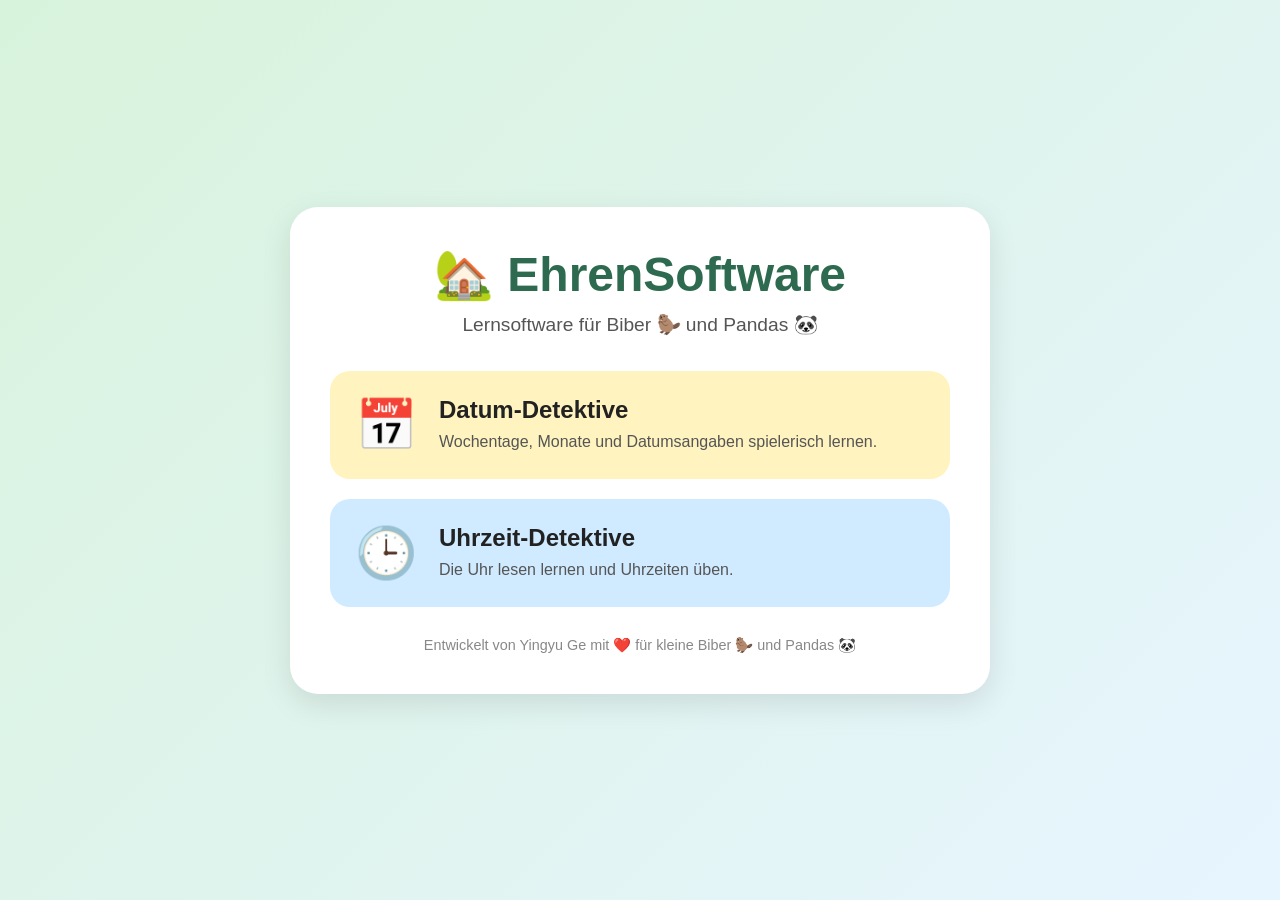
==== index.html @ c1256059 "Update index.html" ====
<!DOCTYPE html>
<html lang="de">
<head>
<meta charset="UTF-8">
<meta name="viewport" content="width=device-width, initial-scale=1.0">
<title>EhrenSoftware</title>
<style>
*{box-sizing:border-box}body{margin:0;font-family:Arial,Helvetica,sans-serif;background:linear-gradient(135deg,#d8f3dc,#e7f5ff);min-height:100vh;display:flex;justify-content:center;align-items:center;padding:20px}.container{max-width:700px;width:100%;text-align:center;background:#fff;border-radius:28px;padding:40px;box-shadow:0 10px 30px rgba(0,0,0,.1)}h1{color:#2d6a4f;margin:0 0 10px;font-size:3em}.subtitle{color:#555;margin-bottom:35px;font-size:1.2em}.cards{display:flex;flex-direction:column;gap:20px}.card{display:flex;align-items:center;gap:22px;padding:25px;border-radius:20px;text-align:left;text-decoration:none;color:#222;transition:transform .2s ease,box-shadow .2s ease}.card:hover{transform:scale(1.02);box-shadow:0 6px 16px rgba(0,0,0,.12)}.date-card{background:#fff3bf}.clock-card{background:#d0ebff}.icon{font-size:50px;min-width:60px;text-align:center}.title{font-size:1.5em;font-weight:bold;line-height:1.2}.description{color:#555;margin-top:6px;line-height:1.4}.footer{margin-top:30px;color:#888;font-size:.9em}@media(max-width:500px){.container{padding:28px 20px}h1{font-size:2.3em}.card{padding:20px;gap:15px}.icon{font-size:42px;min-width:48px}.title{font-size:1.35em}}
</style>
</head>
<body>
<div class="container">
<h1>🏡 EhrenSoftware</h1>
<div class="subtitle">Lernsoftware für Biber 🦫 und Pandas 🐼</div>
<div class="cards">
<a class="card date-card" href="Datum_Detektive_v1_5.html">
<div class="icon">📅</div><div><div class="title">Datum-Detektive</div><div class="description">Wochentage, Monate und Datumsangaben spielerisch lernen.</div></div>
</a>
<a class="card clock-card" href="Uhr_Detektive_v3_2_safe_clean.html">
<div class="icon">🕒</div><div><div class="title">Uhrzeit-Detektive</div><div class="description">Die Uhr lesen lernen und Uhrzeiten üben.</div></div>
</a>
</div>
<div class="footer">Entwickelt von Yingyu Ge mit ❤️ für kleine Biber 🦫 und Pandas 🐼</div>
</div>
</body>
</html>
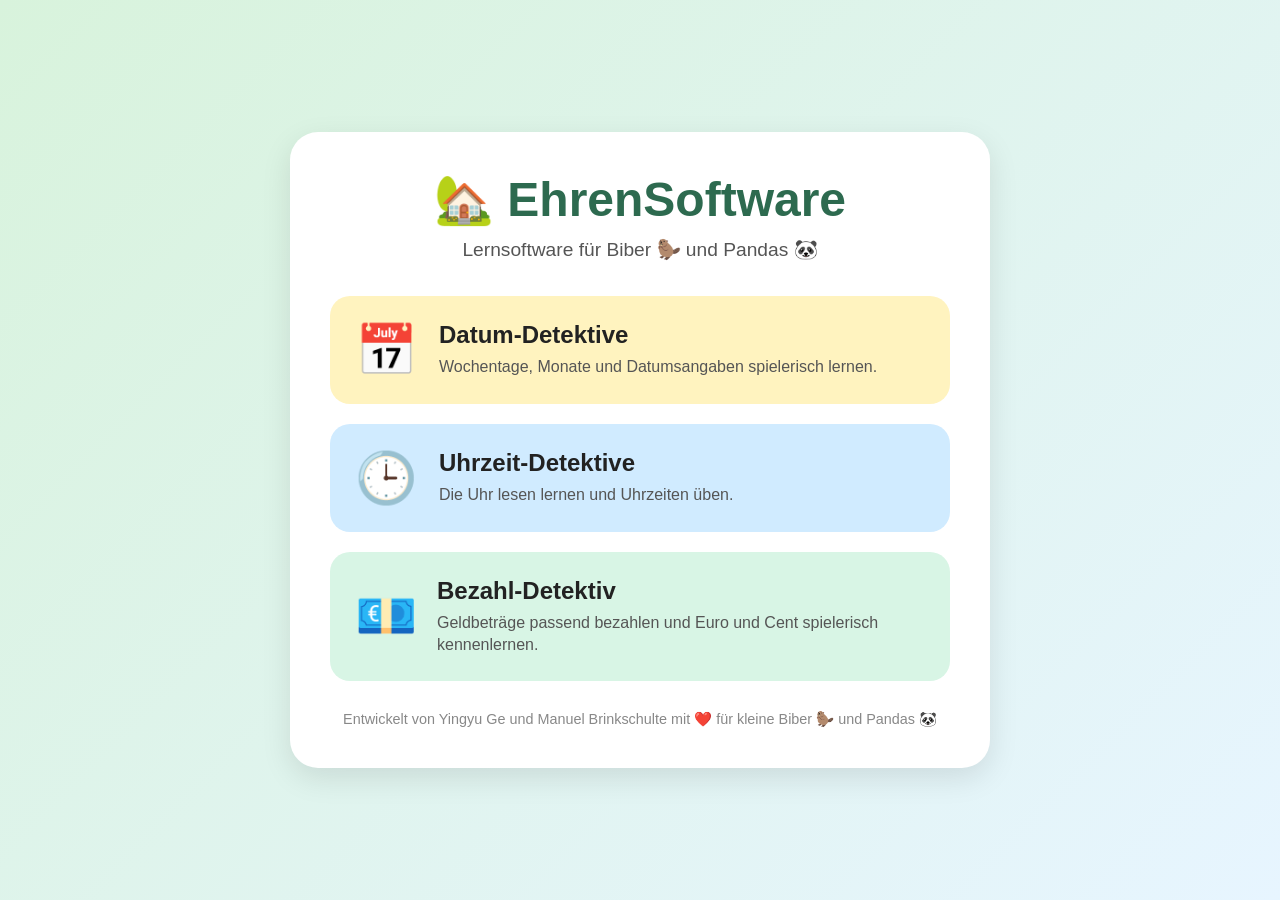
==== commit 93763d9e: "Update index.html" ====
--- a/index.html
+++ b/index.html
@@ -5,22 +5,124 @@
 <meta name="viewport" content="width=device-width, initial-scale=1.0">
 <title>EhrenSoftware</title>
 <style>
-*{box-sizing:border-box}body{margin:0;font-family:Arial,Helvetica,sans-serif;background:linear-gradient(135deg,#d8f3dc,#e7f5ff);min-height:100vh;display:flex;justify-content:center;align-items:center;padding:20px}.container{max-width:700px;width:100%;text-align:center;background:#fff;border-radius:28px;padding:40px;box-shadow:0 10px 30px rgba(0,0,0,.1)}h1{color:#2d6a4f;margin:0 0 10px;font-size:3em}.subtitle{color:#555;margin-bottom:35px;font-size:1.2em}.cards{display:flex;flex-direction:column;gap:20px}.card{display:flex;align-items:center;gap:22px;padding:25px;border-radius:20px;text-align:left;text-decoration:none;color:#222;transition:transform .2s ease,box-shadow .2s ease}.card:hover{transform:scale(1.02);box-shadow:0 6px 16px rgba(0,0,0,.12)}.date-card{background:#fff3bf}.clock-card{background:#d0ebff}.icon{font-size:50px;min-width:60px;text-align:center}.title{font-size:1.5em;font-weight:bold;line-height:1.2}.description{color:#555;margin-top:6px;line-height:1.4}.footer{margin-top:30px;color:#888;font-size:.9em}@media(max-width:500px){.container{padding:28px 20px}h1{font-size:2.3em}.card{padding:20px;gap:15px}.icon{font-size:42px;min-width:48px}.title{font-size:1.35em}}
+*{box-sizing:border-box}
+body{
+    margin:0;
+    font-family:Arial,Helvetica,sans-serif;
+    background:linear-gradient(135deg,#d8f3dc,#e7f5ff);
+    min-height:100vh;
+    display:flex;
+    justify-content:center;
+    align-items:center;
+    padding:20px
+}
+.container{
+    max-width:700px;
+    width:100%;
+    text-align:center;
+    background:#fff;
+    border-radius:28px;
+    padding:40px;
+    box-shadow:0 10px 30px rgba(0,0,0,.1)
+}
+h1{
+    color:#2d6a4f;
+    margin:0 0 10px;
+    font-size:3em
+}
+.subtitle{
+    color:#555;
+    margin-bottom:35px;
+    font-size:1.2em
+}
+.cards{
+    display:flex;
+    flex-direction:column;
+    gap:20px
+}
+.card{
+    display:flex;
+    align-items:center;
+    gap:22px;
+    padding:25px;
+    border-radius:20px;
+    text-align:left;
+    text-decoration:none;
+    color:#222;
+    transition:transform .2s ease,box-shadow .2s ease
+}
+.card:hover{
+    transform:scale(1.02);
+    box-shadow:0 6px 16px rgba(0,0,0,.12)
+}
+.card:focus-visible{
+    outline:4px solid #5367d8;
+    outline-offset:4px
+}
+.date-card{background:#fff3bf}
+.clock-card{background:#d0ebff}
+.payment-card{background:#d8f5e5}
+.icon{
+    font-size:50px;
+    min-width:60px;
+    text-align:center
+}
+.title{
+    font-size:1.5em;
+    font-weight:bold;
+    line-height:1.2
+}
+.description{
+    color:#555;
+    margin-top:6px;
+    line-height:1.4
+}
+.footer{
+    margin-top:30px;
+    color:#888;
+    font-size:.9em
+}
+@media(max-width:500px){
+    .container{padding:28px 20px}
+    h1{font-size:2.3em}
+    .card{padding:20px;gap:15px}
+    .icon{font-size:42px;min-width:48px}
+    .title{font-size:1.35em}
+}
 </style>
 </head>
 <body>
 <div class="container">
-<h1>🏡 EhrenSoftware</h1>
-<div class="subtitle">Lernsoftware für Biber 🦫 und Pandas 🐼</div>
-<div class="cards">
-<a class="card date-card" href="Datum_Detektive_v1_5.html">
-<div class="icon">📅</div><div><div class="title">Datum-Detektive</div><div class="description">Wochentage, Monate und Datumsangaben spielerisch lernen.</div></div>
-</a>
-<a class="card clock-card" href="Uhr_Detektive_v3_2_safe_clean.html">
-<div class="icon">🕒</div><div><div class="title">Uhrzeit-Detektive</div><div class="description">Die Uhr lesen lernen und Uhrzeiten üben.</div></div>
-</a>
-</div>
-<div class="footer">Entwickelt von Yingyu Ge mit ❤️ für kleine Biber 🦫 und Pandas 🐼</div>
+    <h1>🏡 EhrenSoftware</h1>
+    <div class="subtitle">Lernsoftware für Biber 🦫 und Pandas 🐼</div>
+
+    <div class="cards">
+        <a class="card date-card" href="Datum_Detektive_v1_5.html">
+            <div class="icon">📅</div>
+            <div>
+                <div class="title">Datum-Detektive</div>
+                <div class="description">Wochentage, Monate und Datumsangaben spielerisch lernen.</div>
+            </div>
+        </a>
+
+        <a class="card clock-card" href="Uhr_Detektive_v3_2_safe_clean.html">
+            <div class="icon">🕒</div>
+            <div>
+                <div class="title">Uhrzeit-Detektive</div>
+                <div class="description">Die Uhr lesen lernen und Uhrzeiten üben.</div>
+            </div>
+        </a>
+
+        <a class="card payment-card" href="bezahl-detektiv.html">
+            <div class="icon">💶</div>
+            <div>
+                <div class="title">Bezahl-Detektiv</div>
+                <div class="description">Geldbeträge passend bezahlen und Euro und Cent spielerisch kennenlernen.</div>
+            </div>
+        </a>
+    </div>
+
+    <div class="footer">Entwickelt von Yingyu Ge und Manuel Brinkschulte mit ❤️ für kleine Biber 🦫 und Pandas 🐼</div>
 </div>
 </body>
 </html>
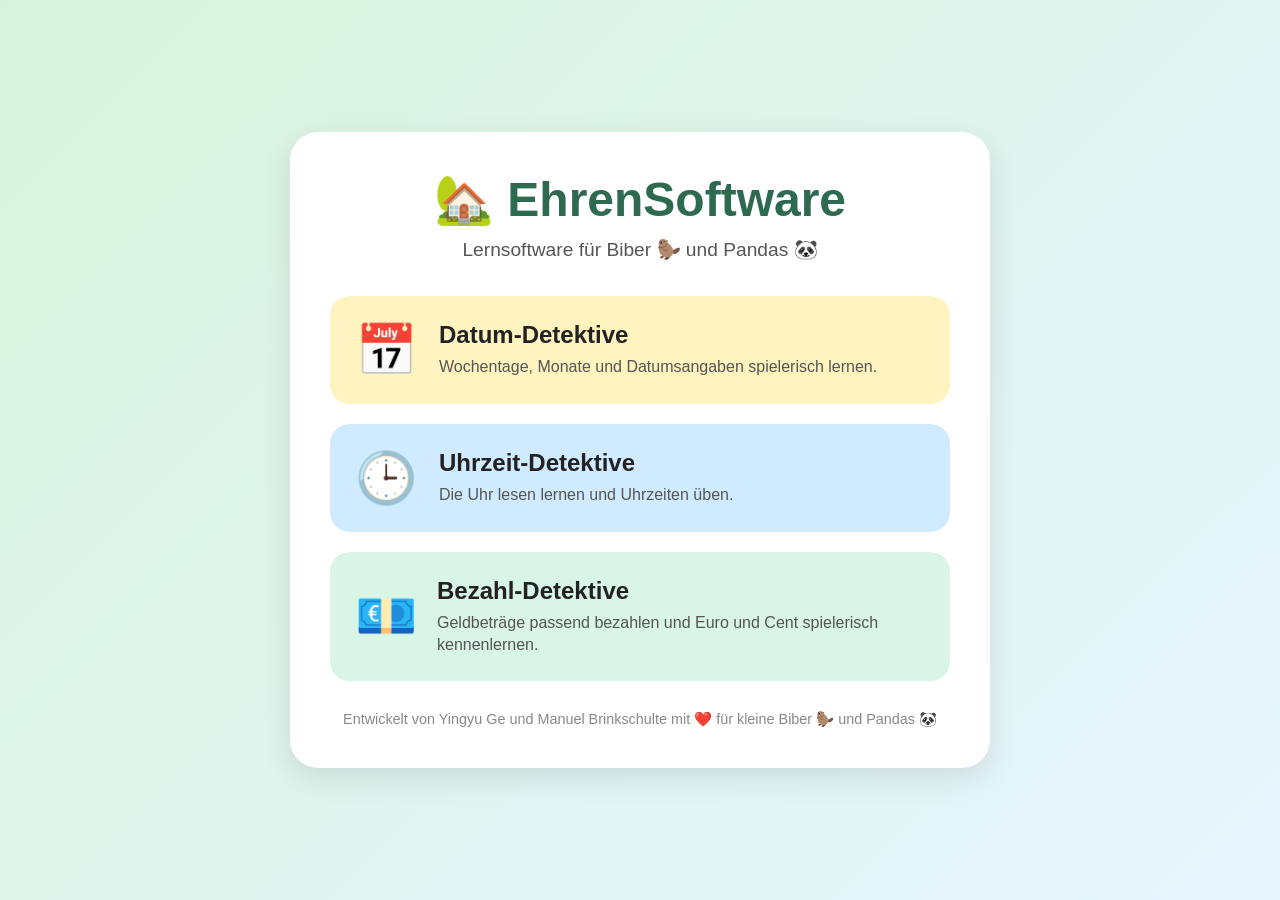
==== commit ed6253f0: "Update index.html" ====
--- a/index.html
+++ b/index.html
@@ -3,7 +3,7 @@
 <head>
 <meta charset="UTF-8">
 <meta name="viewport" content="width=device-width, initial-scale=1.0">
-<title>EhrenSoftware</title>
+<title>YYMB Software</title>
 <style>
 *{box-sizing:border-box}
 body{
@@ -113,10 +113,10 @@
             </div>
         </a>
 
-        <a class="card payment-card" href="bezahl-detektiv.html">
+        <a class="card payment-card" href="bezahl-detektive.html">
             <div class="icon">💶</div>
             <div>
-                <div class="title">Bezahl-Detektiv</div>
+                <div class="title">Bezahl-Detektive</div>
                 <div class="description">Geldbeträge passend bezahlen und Euro und Cent spielerisch kennenlernen.</div>
             </div>
         </a>
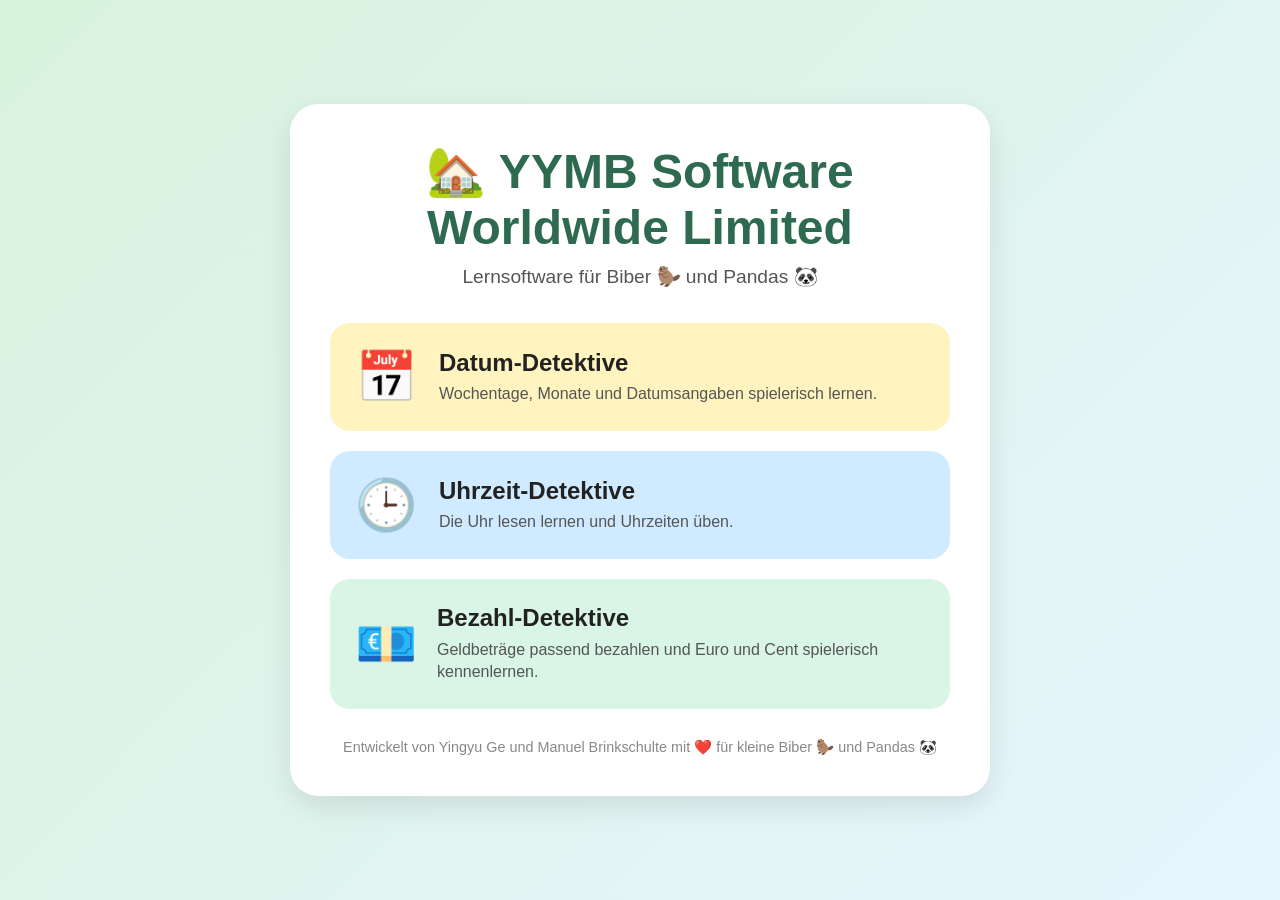
==== commit cfe8a1bf: "Update index.html" ====
--- a/index.html
+++ b/index.html
@@ -93,7 +93,7 @@
 </head>
 <body>
 <div class="container">
-    <h1>🏡 EhrenSoftware</h1>
+    <h1>🏡 YYMB Software Worldwide Limited</h1>
     <div class="subtitle">Lernsoftware für Biber 🦫 und Pandas 🐼</div>
 
     <div class="cards">
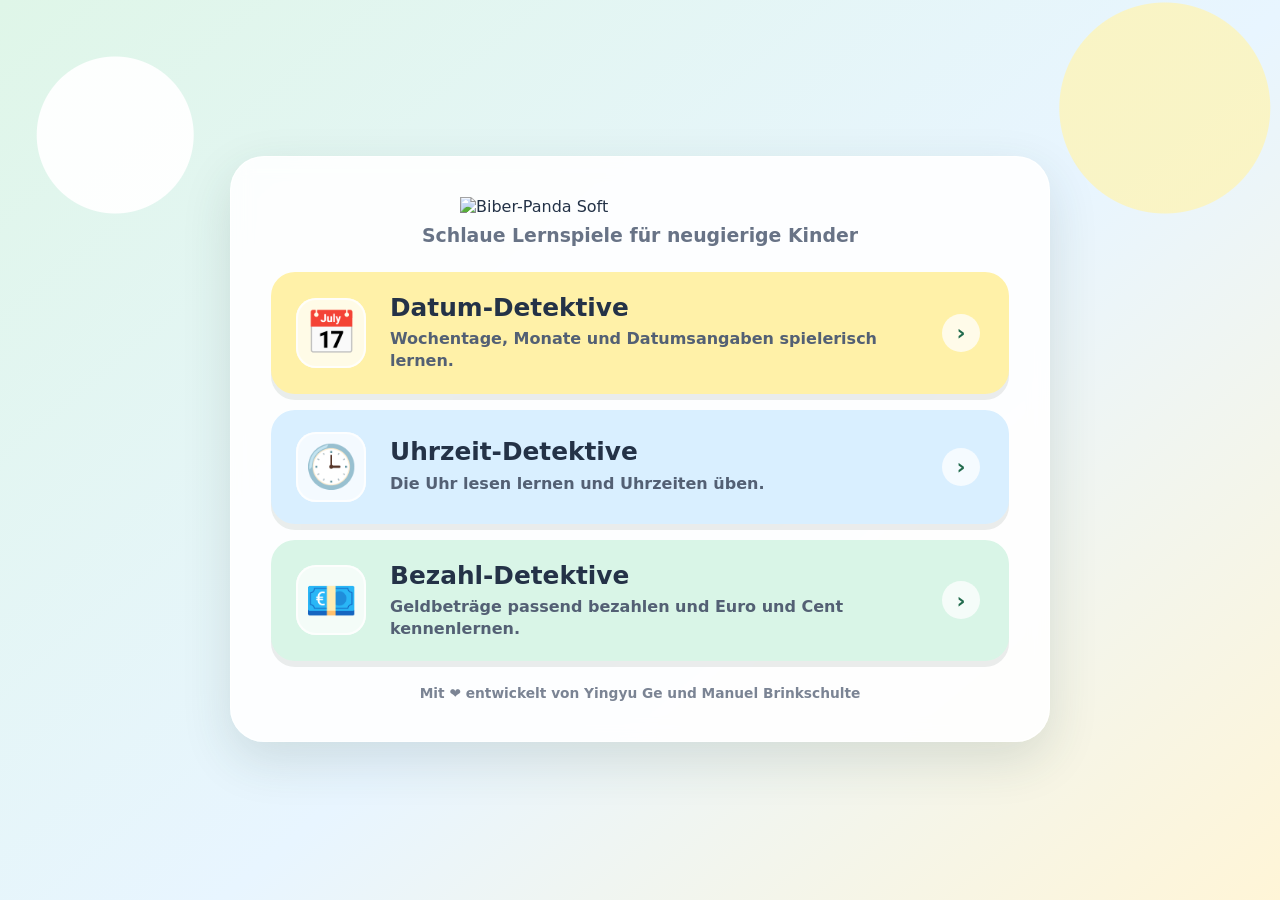
==== commit ae413623: "Add files via upload" ====
--- a/index.html
+++ b/index.html
@@ -1,128 +1,195 @@
 <!DOCTYPE html>
 <html lang="de">
 <head>
-<meta charset="UTF-8">
-<meta name="viewport" content="width=device-width, initial-scale=1.0">
-<title>YYMB Software</title>
-<style>
-*{box-sizing:border-box}
-body{
-    margin:0;
-    font-family:Arial,Helvetica,sans-serif;
-    background:linear-gradient(135deg,#d8f3dc,#e7f5ff);
-    min-height:100vh;
-    display:flex;
-    justify-content:center;
-    align-items:center;
-    padding:20px
-}
-.container{
-    max-width:700px;
-    width:100%;
-    text-align:center;
-    background:#fff;
-    border-radius:28px;
-    padding:40px;
-    box-shadow:0 10px 30px rgba(0,0,0,.1)
-}
-h1{
-    color:#2d6a4f;
-    margin:0 0 10px;
-    font-size:3em
-}
-.subtitle{
-    color:#555;
-    margin-bottom:35px;
-    font-size:1.2em
-}
-.cards{
-    display:flex;
-    flex-direction:column;
-    gap:20px
-}
-.card{
-    display:flex;
-    align-items:center;
-    gap:22px;
-    padding:25px;
-    border-radius:20px;
-    text-align:left;
-    text-decoration:none;
-    color:#222;
-    transition:transform .2s ease,box-shadow .2s ease
-}
-.card:hover{
-    transform:scale(1.02);
-    box-shadow:0 6px 16px rgba(0,0,0,.12)
-}
-.card:focus-visible{
-    outline:4px solid #5367d8;
-    outline-offset:4px
-}
-.date-card{background:#fff3bf}
-.clock-card{background:#d0ebff}
-.payment-card{background:#d8f5e5}
-.icon{
-    font-size:50px;
-    min-width:60px;
-    text-align:center
-}
-.title{
-    font-size:1.5em;
-    font-weight:bold;
-    line-height:1.2
-}
-.description{
-    color:#555;
-    margin-top:6px;
-    line-height:1.4
-}
-.footer{
-    margin-top:30px;
-    color:#888;
-    font-size:.9em
-}
-@media(max-width:500px){
-    .container{padding:28px 20px}
-    h1{font-size:2.3em}
-    .card{padding:20px;gap:15px}
-    .icon{font-size:42px;min-width:48px}
-    .title{font-size:1.35em}
-}
-</style>
+    <meta charset="UTF-8">
+    <meta name="viewport" content="width=device-width, initial-scale=1.0, viewport-fit=cover">
+    <meta name="theme-color" content="#e8f7ef">
+    <title>Biber-Panda Soft</title>
+
+    <style>
+        :root {
+            --text: #243247;
+            --muted: #687386;
+            --green-dark: #226b4d;
+            --date-card: #fff1a8;
+            --clock-card: #d9efff;
+            --payment-card: #d9f5e7;
+            --shadow: 0 18px 50px rgba(39, 73, 59, 0.14);
+        }
+
+        * { box-sizing: border-box; }
+        html { min-height: 100%; background: #eaf8f1; }
+
+        body {
+            min-height: 100vh;
+            margin: 0;
+            padding: max(18px, env(safe-area-inset-top))
+                     max(16px, env(safe-area-inset-right))
+                     max(20px, env(safe-area-inset-bottom))
+                     max(16px, env(safe-area-inset-left));
+            display: flex;
+            align-items: center;
+            justify-content: center;
+            overflow-x: hidden;
+            font-family: system-ui, -apple-system, BlinkMacSystemFont, "Segoe UI", sans-serif;
+            color: var(--text);
+            background:
+                radial-gradient(circle at 9% 15%, rgba(255,255,255,.95) 0 78px, transparent 79px),
+                radial-gradient(circle at 91% 12%, rgba(255,244,179,.75) 0 105px, transparent 106px),
+                linear-gradient(140deg, #dff6e8 0%, #e8f5ff 55%, #fff5d7 100%);
+        }
+
+        .container {
+            width: min(100%, 820px);
+            padding: clamp(22px, 4vw, 40px);
+            border: 1px solid rgba(255,255,255,.9);
+            border-radius: 34px;
+            background: rgba(255,255,255,.9);
+            box-shadow: var(--shadow);
+            backdrop-filter: blur(10px);
+        }
+
+        .logo-area {
+            display: flex;
+            align-items: center;
+            justify-content: center;
+            margin-bottom: 6px;
+        }
+
+        .logo {
+            display: block;
+            width: min(100%, 360px);
+            max-height: 170px;
+            margin: 0 auto;
+            object-fit: contain;
+        }
+
+        .subtitle {
+            margin: 8px 0 26px;
+            color: var(--muted);
+            font-size: clamp(1rem, 2.8vw, 1.18rem);
+            font-weight: 650;
+            text-align: center;
+        }
+
+        .cards { display: grid; gap: 16px; }
+
+        .card {
+            display: grid;
+            grid-template-columns: 76px 1fr 42px;
+            align-items: center;
+            gap: 18px;
+            min-height: 110px;
+            padding: 19px 22px;
+            border: 3px solid transparent;
+            border-radius: 24px;
+            color: var(--text);
+            text-align: left;
+            text-decoration: none;
+            box-shadow: 0 6px 0 rgba(38,58,48,.09);
+            transition: transform .15s ease, box-shadow .15s ease;
+        }
+
+        .card:hover { transform: translateY(-3px); box-shadow: 0 10px 18px rgba(38,58,48,.12); }
+        .card:active { transform: translateY(2px); box-shadow: 0 3px 0 rgba(38,58,48,.09); }
+        .card:focus-visible { outline: 4px solid #5268d7; outline-offset: 4px; }
+        .date-card { background: var(--date-card); }
+        .clock-card { background: var(--clock-card); }
+        .payment-card { background: var(--payment-card); }
+
+        .icon {
+            width: 70px;
+            height: 70px;
+            display: grid;
+            place-items: center;
+            border-radius: 20px;
+            background: rgba(255,255,255,.72);
+            box-shadow: inset 0 0 0 2px rgba(255,255,255,.8);
+            font-size: 42px;
+        }
+
+        .title { font-size: clamp(1.28rem, 3vw, 1.55rem); font-weight: 900; line-height: 1.15; }
+        .description { margin-top: 6px; color: #536074; font-size: 1rem; font-weight: 570; line-height: 1.35; }
+
+        .arrow {
+            width: 38px;
+            height: 38px;
+            display: grid;
+            place-items: center;
+            border-radius: 50%;
+            background: rgba(255,255,255,.75);
+            color: var(--green-dark);
+            font-size: 22px;
+            font-weight: 900;
+        }
+
+        .footer { margin-top: 24px; color: #7b8494; font-size: .86rem; font-weight: 600; text-align: center; }
+
+        @media (max-width: 560px) {
+            body { align-items: flex-start; padding: 10px; }
+            .container { padding: 18px 14px; border-radius: 26px; }
+            .logo { width: min(100%, 270px); max-height: 125px; }
+            .subtitle { margin: 5px 0 18px; font-size: .96rem; }
+            .cards { gap: 12px; }
+            .card { grid-template-columns: 58px 1fr 30px; min-height: 92px; padding: 13px; gap: 11px; border-radius: 20px; }
+            .icon { width: 56px; height: 56px; border-radius: 17px; font-size: 33px; }
+            .title { font-size: 1.22rem; }
+            .description { font-size: .88rem; }
+            .arrow { width: 30px; height: 30px; font-size: 18px; }
+            .footer { margin-top: 18px; }
+        }
+
+        @media (min-width: 700px) and (max-height: 850px) {
+            body { align-items: flex-start; padding-top: 10px; padding-bottom: 10px; }
+            .container { padding-top: 18px; padding-bottom: 18px; }
+            .logo { width: min(100%, 280px); max-height: 115px; }
+            .subtitle { margin: 4px 0 16px; }
+            .cards { gap: 11px; }
+            .card { min-height: 90px; padding: 12px 18px; }
+            .icon { width: 58px; height: 58px; font-size: 34px; }
+            .footer { margin-top: 15px; }
+        }
+    </style>
 </head>
 <body>
-<div class="container">
-    <h1>🏡 YYMB Software Worldwide Limited</h1>
-    <div class="subtitle">Lernsoftware für Biber 🦫 und Pandas 🐼</div>
+    <main class="container">
+        <header>
+            <div class="logo-area">
+                <img class="logo" src="designer.png" alt="Biber-Panda Soft">
+            </div>
+            <div class="subtitle">Schlaue Lernspiele für neugierige Kinder</div>
+        </header>
 
-    <div class="cards">
-        <a class="card date-card" href="Datum_Detektive_v1_5.html">
-            <div class="icon">📅</div>
-            <div>
-                <div class="title">Datum-Detektive</div>
-                <div class="description">Wochentage, Monate und Datumsangaben spielerisch lernen.</div>
-            </div>
-        </a>
+        <nav class="cards" aria-label="Lernspiele">
+            <a class="card date-card" href="Datum_Detektive.html">
+                <div class="icon" aria-hidden="true">📅</div>
+                <div>
+                    <div class="title">Datum-Detektive</div>
+                    <div class="description">Wochentage, Monate und Datumsangaben spielerisch lernen.</div>
+                </div>
+                <div class="arrow" aria-hidden="true">›</div>
+            </a>
 
-        <a class="card clock-card" href="Uhr_Detektive_v3_2_safe_clean.html">
-            <div class="icon">🕒</div>
-            <div>
-                <div class="title">Uhrzeit-Detektive</div>
-                <div class="description">Die Uhr lesen lernen und Uhrzeiten üben.</div>
-            </div>
-        </a>
+            <a class="card clock-card" href="Uhr_Detektive.html">
+                <div class="icon" aria-hidden="true">🕒</div>
+                <div>
+                    <div class="title">Uhrzeit-Detektive</div>
+                    <div class="description">Die Uhr lesen lernen und Uhrzeiten üben.</div>
+                </div>
+                <div class="arrow" aria-hidden="true">›</div>
+            </a>
 
-        <a class="card payment-card" href="bezahl-detektive.html">
-            <div class="icon">💶</div>
-            <div>
-                <div class="title">Bezahl-Detektive</div>
-                <div class="description">Geldbeträge passend bezahlen und Euro und Cent spielerisch kennenlernen.</div>
-            </div>
-        </a>
-    </div>
+            <a class="card payment-card" href="Bezahl-Detektive.html">
+                <div class="icon" aria-hidden="true">💶</div>
+                <div>
+                    <div class="title">Bezahl-Detektive</div>
+                    <div class="description">Geldbeträge passend bezahlen und Euro und Cent kennenlernen.</div>
+                </div>
+                <div class="arrow" aria-hidden="true">›</div>
+            </a>
+        </nav>
 
-    <div class="footer">Entwickelt von Yingyu Ge und Manuel Brinkschulte mit ❤️ für kleine Biber 🦫 und Pandas 🐼</div>
-</div>
+        <footer class="footer">Mit ❤️ entwickelt von Yingyu Ge und Manuel Brinkschulte</footer>
+    </main>
 </body>
 </html>
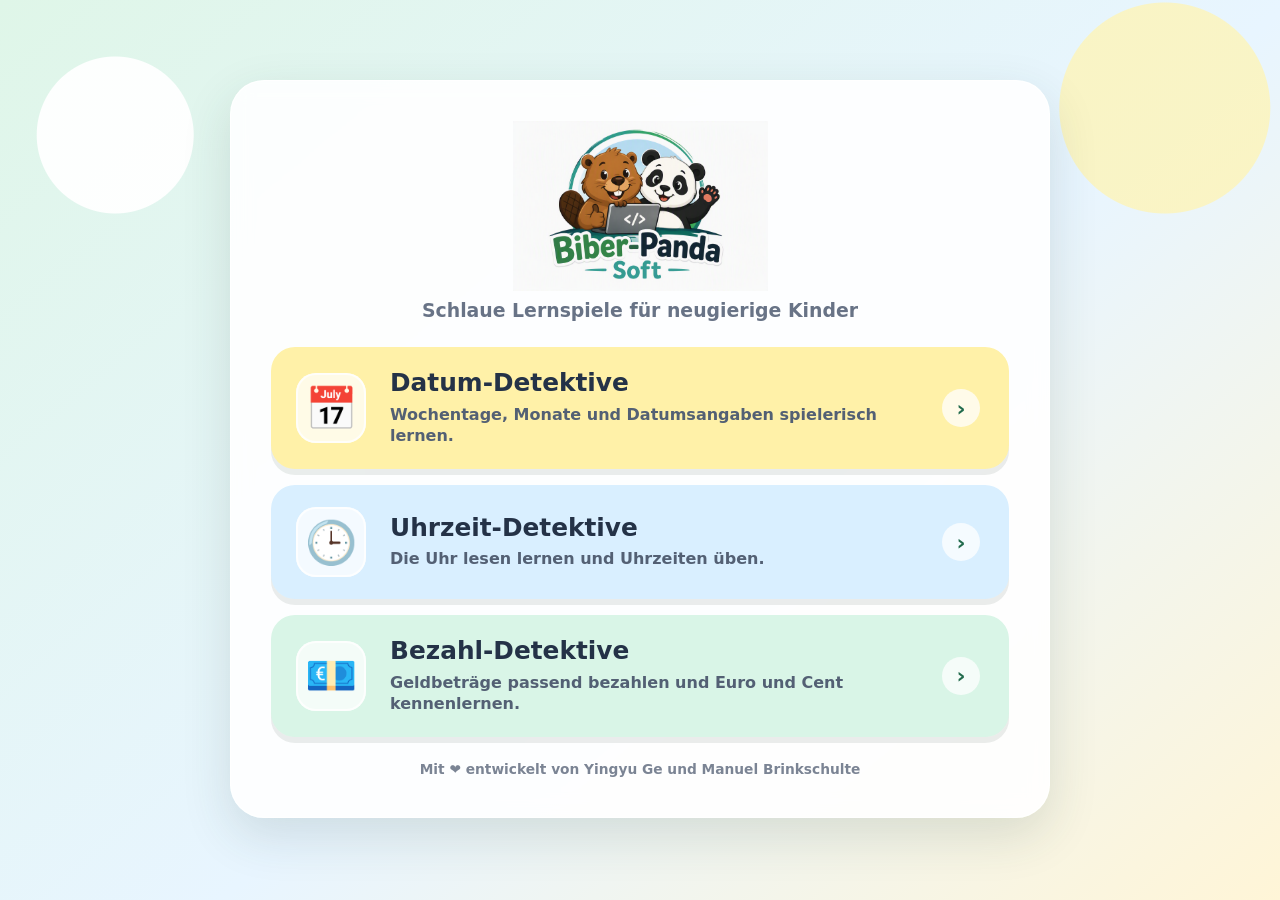
==== commit a74eaf6a: "Update index.html" ====
--- a/index.html
+++ b/index.html
@@ -155,7 +155,7 @@
     <main class="container">
         <header>
             <div class="logo-area">
-                <img class="logo" src="designer.png" alt="Biber-Panda Soft">
+                <img class="logo" src="Designer.png" alt="Biber-Panda Soft">
             </div>
             <div class="subtitle">Schlaue Lernspiele für neugierige Kinder</div>
         </header>
